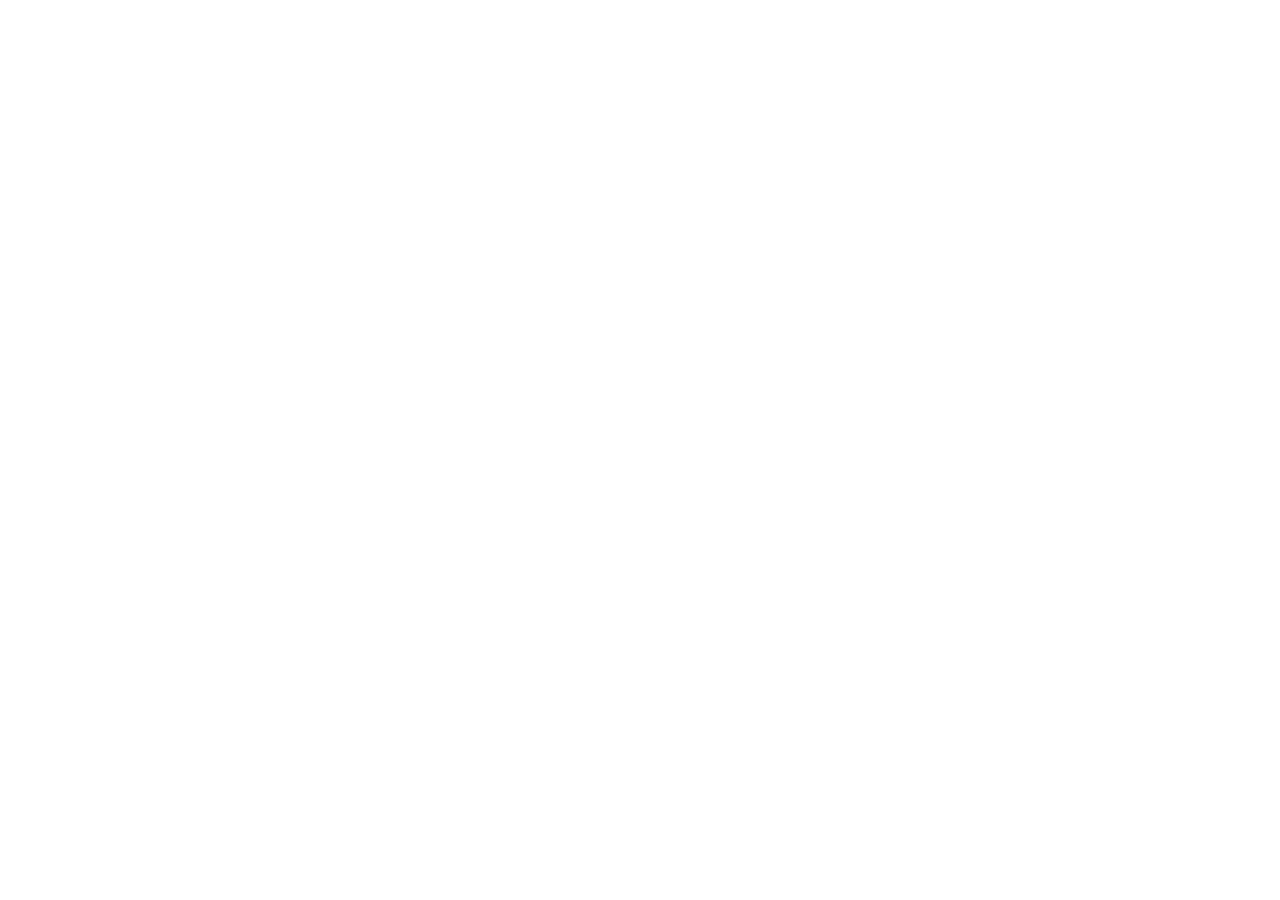
==== docs/index.html @ 65d2e8b7 "Publish an OpenAPI spec and an interactive API reference docs/openapi.yaml is now the source of trut" ====
<!doctype html>
<html lang="en">
  <head>
    <title>run-ledger API reference</title>
    <meta charset="utf-8" />
    <meta name="viewport" content="width=device-width, initial-scale=1" />
    <meta name="description" content="Interactive API reference for run-ledger, generated from docs/openapi.yaml." />
  </head>
  <body>
    <div id="app"></div>
    <script src="https://cdn.jsdelivr.net/npm/@scalar/api-reference"></script>
    <script>
      Scalar.createApiReference('#app', {
        url: './openapi.yaml',
        proxyUrl: 'https://proxy.scalar.com',
      })
    </script>
  </body>
</html>
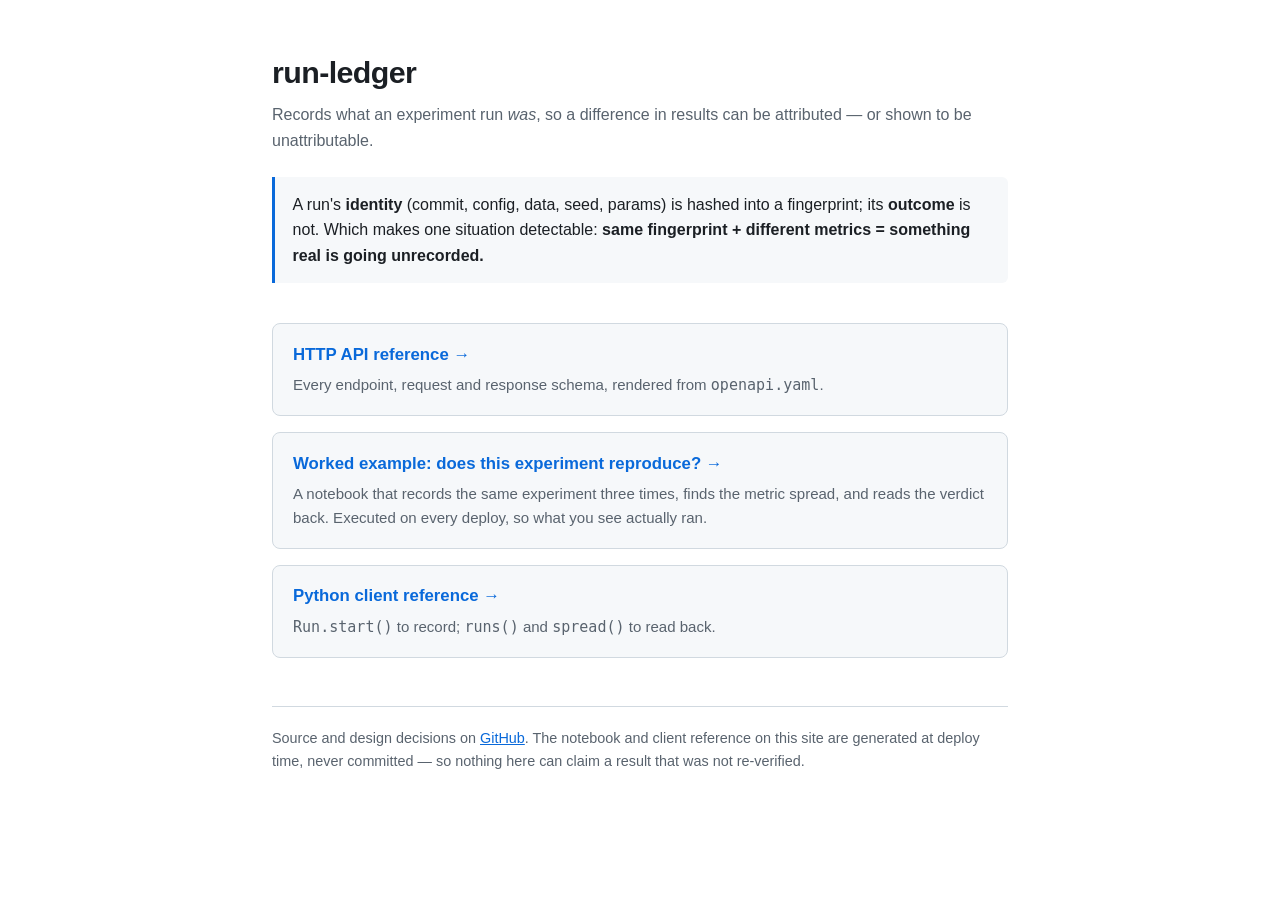
==== commit ee5e9f7e: "docs: a worked notebook, a client reference, and a site that builds them The ledger's central claim " ====
--- a/docs/index.html
+++ b/docs/index.html
@@ -1,19 +1,114 @@
 <!doctype html>
 <html lang="en">
   <head>
-    <title>run-ledger API reference</title>
+    <title>run-ledger documentation</title>
     <meta charset="utf-8" />
     <meta name="viewport" content="width=device-width, initial-scale=1" />
-    <meta name="description" content="Interactive API reference for run-ledger, generated from docs/openapi.yaml." />
+    <meta name="description" content="Documentation for run-ledger: API reference, Python client reference, and a worked reproducibility notebook." />
+    <style>
+      :root {
+        color-scheme: light dark;
+        --bg: #ffffff;
+        --fg: #1b1f24;
+        --muted: #59636e;
+        --border: #d1d9e0;
+        --accent: #0969da;
+        --card: #f6f8fa;
+      }
+      @media (prefers-color-scheme: dark) {
+        :root {
+          --bg: #0d1117;
+          --fg: #e6edf3;
+          --muted: #9198a1;
+          --border: #3d444d;
+          --accent: #4493f8;
+          --card: #151b23;
+        }
+      }
+      * { box-sizing: border-box; }
+      body {
+        margin: 0;
+        padding: 3rem 1.25rem 4rem;
+        background: var(--bg);
+        color: var(--fg);
+        font: 16px/1.6 -apple-system, BlinkMacSystemFont, "Segoe UI", Helvetica, Arial, sans-serif;
+      }
+      main { max-width: 46rem; margin: 0 auto; }
+      h1 { font-size: 1.9rem; margin: 0 0 .35rem; letter-spacing: -.02em; }
+      .tagline { color: var(--muted); margin: 0 0 .5rem; }
+      .thesis {
+        margin: 1.5rem 0 2.5rem;
+        padding: .9rem 1.1rem;
+        border-left: 3px solid var(--accent);
+        background: var(--card);
+        border-radius: 0 6px 6px 0;
+      }
+      .thesis code { font-size: .95em; }
+      ul.cards { list-style: none; padding: 0; margin: 0; display: grid; gap: 1rem; }
+      .cards a.card {
+        display: block;
+        padding: 1.1rem 1.25rem;
+        border: 1px solid var(--border);
+        border-radius: 8px;
+        background: var(--card);
+        text-decoration: none;
+        color: inherit;
+      }
+      .cards a.card:hover { border-color: var(--accent); }
+      .cards h2 { margin: 0 0 .3rem; font-size: 1.05rem; color: var(--accent); }
+      .cards p { margin: 0; color: var(--muted); font-size: .94rem; }
+      footer {
+        margin-top: 3rem; padding-top: 1.25rem;
+        border-top: 1px solid var(--border);
+        color: var(--muted); font-size: .9rem;
+      }
+      footer a { color: var(--accent); }
+    </style>
   </head>
   <body>
-    <div id="app"></div>
-    <script src="https://cdn.jsdelivr.net/npm/@scalar/api-reference"></script>
-    <script>
-      Scalar.createApiReference('#app', {
-        url: './openapi.yaml',
-        proxyUrl: 'https://proxy.scalar.com',
-      })
-    </script>
+    <main>
+      <h1>run-ledger</h1>
+      <p class="tagline">
+        Records what an experiment run <em>was</em>, so a difference in results can be
+        attributed — or shown to be unattributable.
+      </p>
+
+      <p class="thesis">
+        A run's <strong>identity</strong> (commit, config, data, seed, params) is hashed into a
+        fingerprint; its <strong>outcome</strong> is not. Which makes one situation detectable:
+        <strong>same fingerprint + different metrics = something real is going unrecorded.</strong>
+      </p>
+
+      <ul class="cards">
+        <li>
+          <a class="card" href="./api/">
+            <h2>HTTP API reference &rarr;</h2>
+            <p>Every endpoint, request and response schema, rendered from <code>openapi.yaml</code>.</p>
+          </a>
+        </li>
+        <li>
+          <a class="card" href="./reproducibility.html">
+            <h2>Worked example: does this experiment reproduce? &rarr;</h2>
+            <p>
+              A notebook that records the same experiment three times, finds the metric spread,
+              and reads the verdict back. Executed on every deploy, so what you see actually ran.
+            </p>
+          </a>
+        </li>
+        <li>
+          <a class="card" href="./python/">
+            <h2>Python client reference &rarr;</h2>
+            <p><code>Run.start()</code> to record; <code>runs()</code> and <code>spread()</code> to read back.</p>
+          </a>
+        </li>
+      </ul>
+
+      <footer>
+        Source and design decisions on
+        <a href="https://github.com/kornsour/run-ledger">GitHub</a>.
+        The notebook and client reference on this site are generated at deploy time,
+        never committed — so nothing here can claim a result that was not re-verified.
+      </footer>
+    </main>
   </body>
 </html>
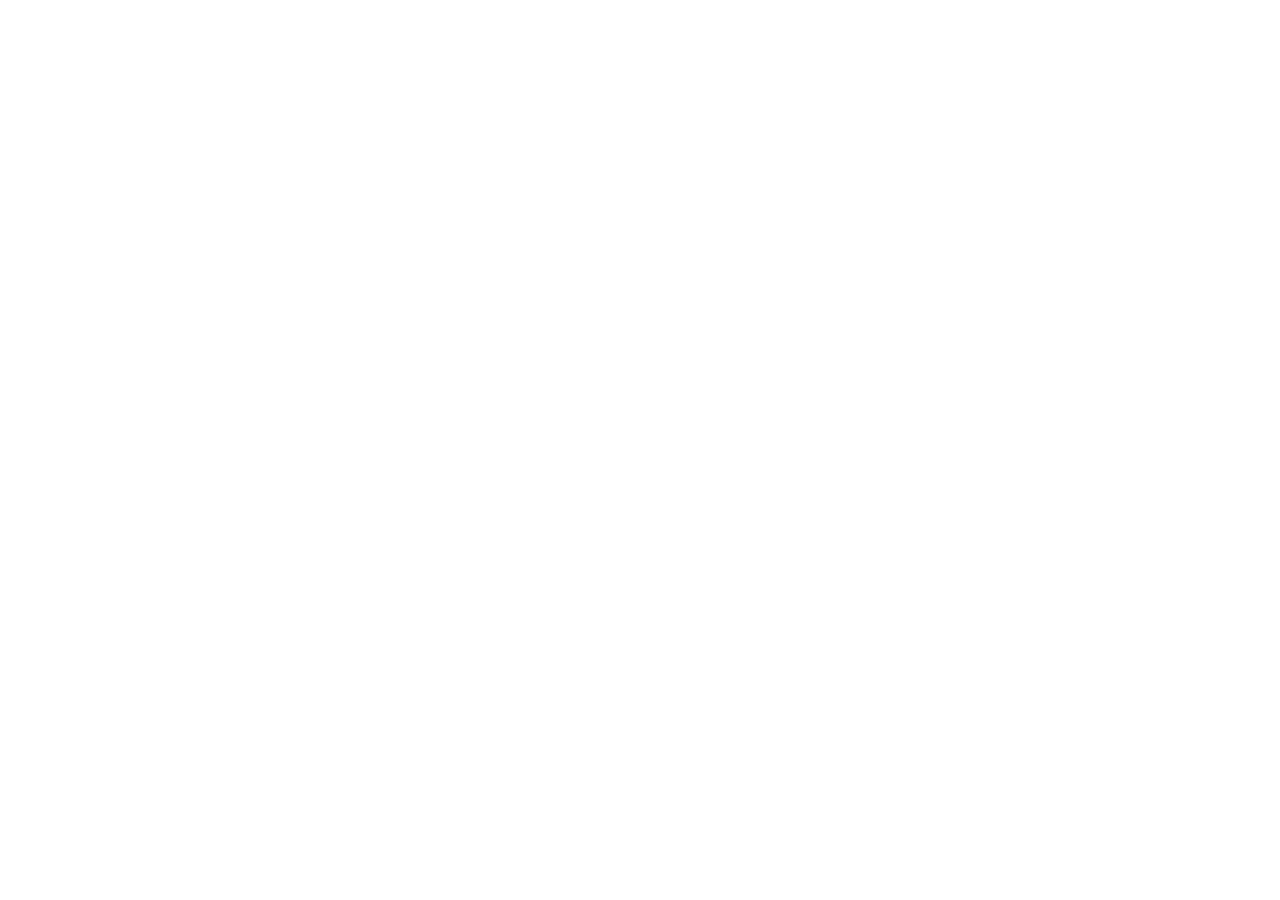
==== commit f9bd8103: "docs: stop routing the API reference's Try-it through a third-party proxy Scalar's Try-it feature wa" ====
--- a/docs/index.html
+++ b/docs/index.html
@@ -1,114 +1,35 @@
 <!doctype html>
 <html lang="en">
   <head>
-    <title>run-ledger documentation</title>
+    <title>run-ledger API reference</title>
     <meta charset="utf-8" />
     <meta name="viewport" content="width=device-width, initial-scale=1" />
-    <meta name="description" content="Documentation for run-ledger: API reference, Python client reference, and a worked reproducibility notebook." />
-    <style>
-      :root {
-        color-scheme: light dark;
-        --bg: #ffffff;
-        --fg: #1b1f24;
-        --muted: #59636e;
-        --border: #d1d9e0;
-        --accent: #0969da;
-        --card: #f6f8fa;
-      }
-      @media (prefers-color-scheme: dark) {
-        :root {
-          --bg: #0d1117;
-          --fg: #e6edf3;
-          --muted: #9198a1;
-          --border: #3d444d;
-          --accent: #4493f8;
-          --card: #151b23;
-        }
-      }
-      * { box-sizing: border-box; }
-      body {
-        margin: 0;
-        padding: 3rem 1.25rem 4rem;
-        background: var(--bg);
-        color: var(--fg);
-        font: 16px/1.6 -apple-system, BlinkMacSystemFont, "Segoe UI", Helvetica, Arial, sans-serif;
-      }
-      main { max-width: 46rem; margin: 0 auto; }
-      h1 { font-size: 1.9rem; margin: 0 0 .35rem; letter-spacing: -.02em; }
-      .tagline { color: var(--muted); margin: 0 0 .5rem; }
-      .thesis {
-        margin: 1.5rem 0 2.5rem;
-        padding: .9rem 1.1rem;
-        border-left: 3px solid var(--accent);
-        background: var(--card);
-        border-radius: 0 6px 6px 0;
-      }
-      .thesis code { font-size: .95em; }
-      ul.cards { list-style: none; padding: 0; margin: 0; display: grid; gap: 1rem; }
-      .cards a.card {
-        display: block;
-        padding: 1.1rem 1.25rem;
-        border: 1px solid var(--border);
-        border-radius: 8px;
-        background: var(--card);
-        text-decoration: none;
-        color: inherit;
-      }
-      .cards a.card:hover { border-color: var(--accent); }
-      .cards h2 { margin: 0 0 .3rem; font-size: 1.05rem; color: var(--accent); }
-      .cards p { margin: 0; color: var(--muted); font-size: .94rem; }
-      footer {
-        margin-top: 3rem; padding-top: 1.25rem;
-        border-top: 1px solid var(--border);
-        color: var(--muted); font-size: .9rem;
-      }
-      footer a { color: var(--accent); }
-    </style>
+    <meta name="description" content="Interactive API reference for run-ledger, generated from docs/openapi.yaml." />
   </head>
   <body>
-    <main>
-      <h1>run-ledger</h1>
-      <p class="tagline">
-        Records what an experiment run <em>was</em>, so a difference in results can be
-        attributed — or shown to be unattributable.
-      </p>
-
-      <p class="thesis">
-        A run's <strong>identity</strong> (commit, config, data, seed, params) is hashed into a
-        fingerprint; its <strong>outcome</strong> is not. Which makes one situation detectable:
-        <strong>same fingerprint + different metrics = something real is going unrecorded.</strong>
-      </p>
-
-      <ul class="cards">
-        <li>
-          <a class="card" href="./api/">
-            <h2>HTTP API reference &rarr;</h2>
-            <p>Every endpoint, request and response schema, rendered from <code>openapi.yaml</code>.</p>
-          </a>
-        </li>
-        <li>
-          <a class="card" href="./reproducibility.html">
-            <h2>Worked example: does this experiment reproduce? &rarr;</h2>
-            <p>
-              A notebook that records the same experiment three times, finds the metric spread,
-              and reads the verdict back. Executed on every deploy, so what you see actually ran.
-            </p>
-          </a>
-        </li>
-        <li>
-          <a class="card" href="./python/">
-            <h2>Python client reference &rarr;</h2>
-            <p><code>Run.start()</code> to record; <code>runs()</code> and <code>spread()</code> to read back.</p>
-          </a>
-        </li>
-      </ul>
-
-      <footer>
-        Source and design decisions on
-        <a href="https://github.com/kornsour/run-ledger">GitHub</a>.
-        The notebook and client reference on this site are generated at deploy time,
-        never committed — so nothing here can claim a result that was not re-verified.
-      </footer>
-    </main>
+    <div id="app"></div>
+    <script src="https://cdn.jsdelivr.net/npm/@scalar/api-reference"></script>
+    <script>
+      // No proxyUrl here, deliberately. This page is published to GitHub
+      // Pages (see README.md) and "Try it" requests target whatever server
+      // the reader points it at -- almost always a self-hosted instance,
+      // often on localhost, which a public proxy can't reach anyway. Routing
+      // through https://proxy.scalar.com would also relay the reader's
+      // Authorization bearer token through that third party, which is worse
+      // than the alternative.
+      //
+      // The trade-off: this page and the ledger it talks to are different
+      // origins, and the server sets no CORS headers, so a browser will
+      // block "Try it" from completing against a real deployment until the
+      // reader either serves this page from the same origin as the API or
+      // the server starts sending Access-Control-Allow-Origin. That's a
+      // deliberate gap, not an oversight -- self-hosting docs.html alongside
+      // the server it describes is the supported path; the hosted GitHub
+      // Pages copy is for reading the reference, not exercising a remote
+      // ledger from a browser.
+      Scalar.createApiReference('#app', {
+        url: './openapi.yaml',
+      })
+    </script>
   </body>
 </html>
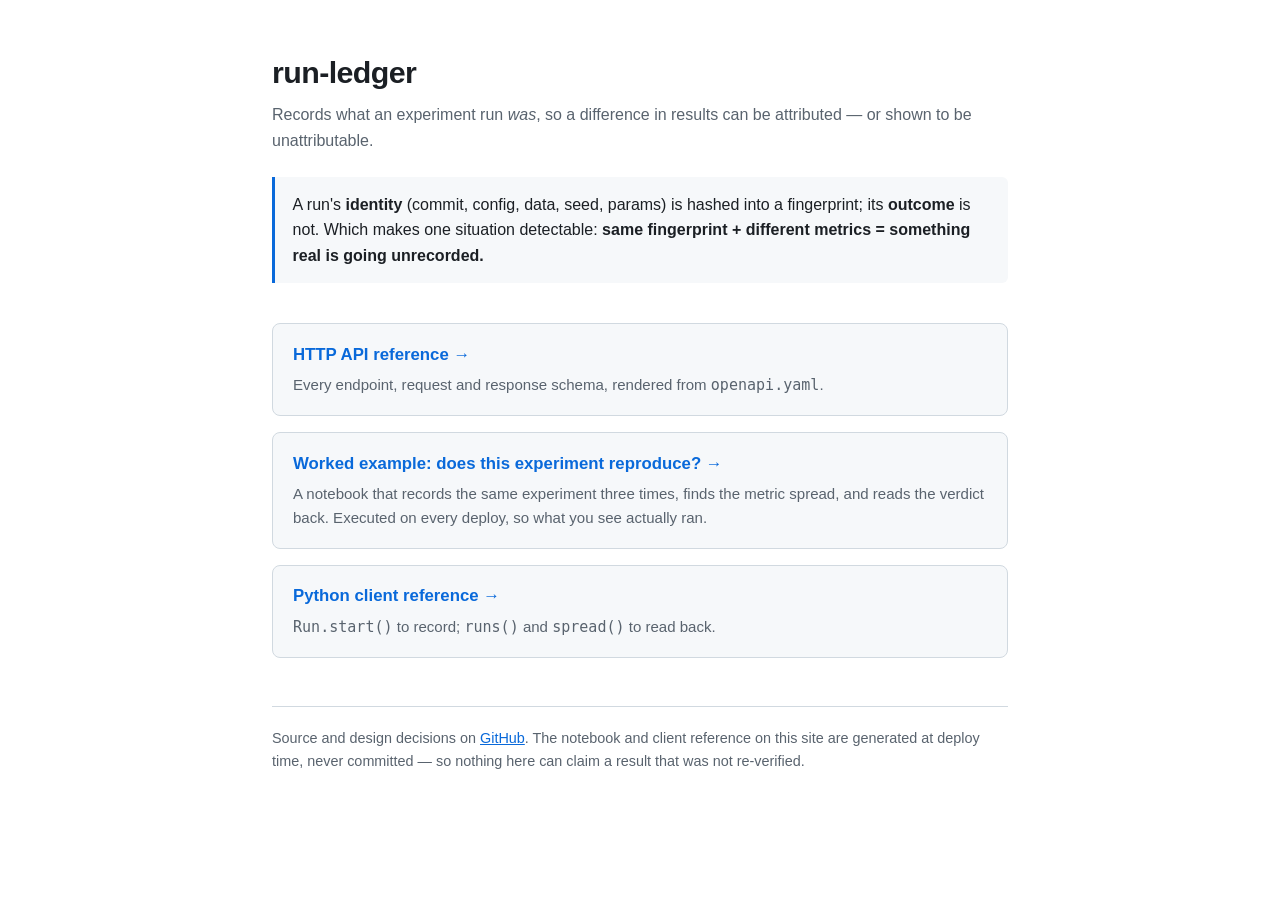
==== commit f6919c32: "Merge origin/main into api-hardening, resolving conflicts main gained a routes() refactor and intern" ====
--- a/docs/index.html
+++ b/docs/index.html
@@ -1,35 +1,114 @@
 <!doctype html>
 <html lang="en">
   <head>
-    <title>run-ledger API reference</title>
+    <title>run-ledger documentation</title>
     <meta charset="utf-8" />
     <meta name="viewport" content="width=device-width, initial-scale=1" />
-    <meta name="description" content="Interactive API reference for run-ledger, generated from docs/openapi.yaml." />
+    <meta name="description" content="Documentation for run-ledger: API reference, Python client reference, and a worked reproducibility notebook." />
+    <style>
+      :root {
+        color-scheme: light dark;
+        --bg: #ffffff;
+        --fg: #1b1f24;
+        --muted: #59636e;
+        --border: #d1d9e0;
+        --accent: #0969da;
+        --card: #f6f8fa;
+      }
+      @media (prefers-color-scheme: dark) {
+        :root {
+          --bg: #0d1117;
+          --fg: #e6edf3;
+          --muted: #9198a1;
+          --border: #3d444d;
+          --accent: #4493f8;
+          --card: #151b23;
+        }
+      }
+      * { box-sizing: border-box; }
+      body {
+        margin: 0;
+        padding: 3rem 1.25rem 4rem;
+        background: var(--bg);
+        color: var(--fg);
+        font: 16px/1.6 -apple-system, BlinkMacSystemFont, "Segoe UI", Helvetica, Arial, sans-serif;
+      }
+      main { max-width: 46rem; margin: 0 auto; }
+      h1 { font-size: 1.9rem; margin: 0 0 .35rem; letter-spacing: -.02em; }
+      .tagline { color: var(--muted); margin: 0 0 .5rem; }
+      .thesis {
+        margin: 1.5rem 0 2.5rem;
+        padding: .9rem 1.1rem;
+        border-left: 3px solid var(--accent);
+        background: var(--card);
+        border-radius: 0 6px 6px 0;
+      }
+      .thesis code { font-size: .95em; }
+      ul.cards { list-style: none; padding: 0; margin: 0; display: grid; gap: 1rem; }
+      .cards a.card {
+        display: block;
+        padding: 1.1rem 1.25rem;
+        border: 1px solid var(--border);
+        border-radius: 8px;
+        background: var(--card);
+        text-decoration: none;
+        color: inherit;
+      }
+      .cards a.card:hover { border-color: var(--accent); }
+      .cards h2 { margin: 0 0 .3rem; font-size: 1.05rem; color: var(--accent); }
+      .cards p { margin: 0; color: var(--muted); font-size: .94rem; }
+      footer {
+        margin-top: 3rem; padding-top: 1.25rem;
+        border-top: 1px solid var(--border);
+        color: var(--muted); font-size: .9rem;
+      }
+      footer a { color: var(--accent); }
+    </style>
   </head>
   <body>
-    <div id="app"></div>
-    <script src="https://cdn.jsdelivr.net/npm/@scalar/api-reference"></script>
-    <script>
-      // No proxyUrl here, deliberately. This page is published to GitHub
-      // Pages (see README.md) and "Try it" requests target whatever server
-      // the reader points it at -- almost always a self-hosted instance,
-      // often on localhost, which a public proxy can't reach anyway. Routing
-      // through https://proxy.scalar.com would also relay the reader's
-      // Authorization bearer token through that third party, which is worse
-      // than the alternative.
-      //
-      // The trade-off: this page and the ledger it talks to are different
-      // origins, and the server sets no CORS headers, so a browser will
-      // block "Try it" from completing against a real deployment until the
-      // reader either serves this page from the same origin as the API or
-      // the server starts sending Access-Control-Allow-Origin. That's a
-      // deliberate gap, not an oversight -- self-hosting docs.html alongside
-      // the server it describes is the supported path; the hosted GitHub
-      // Pages copy is for reading the reference, not exercising a remote
-      // ledger from a browser.
-      Scalar.createApiReference('#app', {
-        url: './openapi.yaml',
-      })
-    </script>
+    <main>
+      <h1>run-ledger</h1>
+      <p class="tagline">
+        Records what an experiment run <em>was</em>, so a difference in results can be
+        attributed — or shown to be unattributable.
+      </p>
+
+      <p class="thesis">
+        A run's <strong>identity</strong> (commit, config, data, seed, params) is hashed into a
+        fingerprint; its <strong>outcome</strong> is not. Which makes one situation detectable:
+        <strong>same fingerprint + different metrics = something real is going unrecorded.</strong>
+      </p>
+
+      <ul class="cards">
+        <li>
+          <a class="card" href="./api/">
+            <h2>HTTP API reference &rarr;</h2>
+            <p>Every endpoint, request and response schema, rendered from <code>openapi.yaml</code>.</p>
+          </a>
+        </li>
+        <li>
+          <a class="card" href="./reproducibility.html">
+            <h2>Worked example: does this experiment reproduce? &rarr;</h2>
+            <p>
+              A notebook that records the same experiment three times, finds the metric spread,
+              and reads the verdict back. Executed on every deploy, so what you see actually ran.
+            </p>
+          </a>
+        </li>
+        <li>
+          <a class="card" href="./python/">
+            <h2>Python client reference &rarr;</h2>
+            <p><code>Run.start()</code> to record; <code>runs()</code> and <code>spread()</code> to read back.</p>
+          </a>
+        </li>
+      </ul>
+
+      <footer>
+        Source and design decisions on
+        <a href="https://github.com/kornsour/run-ledger">GitHub</a>.
+        The notebook and client reference on this site are generated at deploy time,
+        never committed — so nothing here can claim a result that was not re-verified.
+      </footer>
+    </main>
   </body>
 </html>
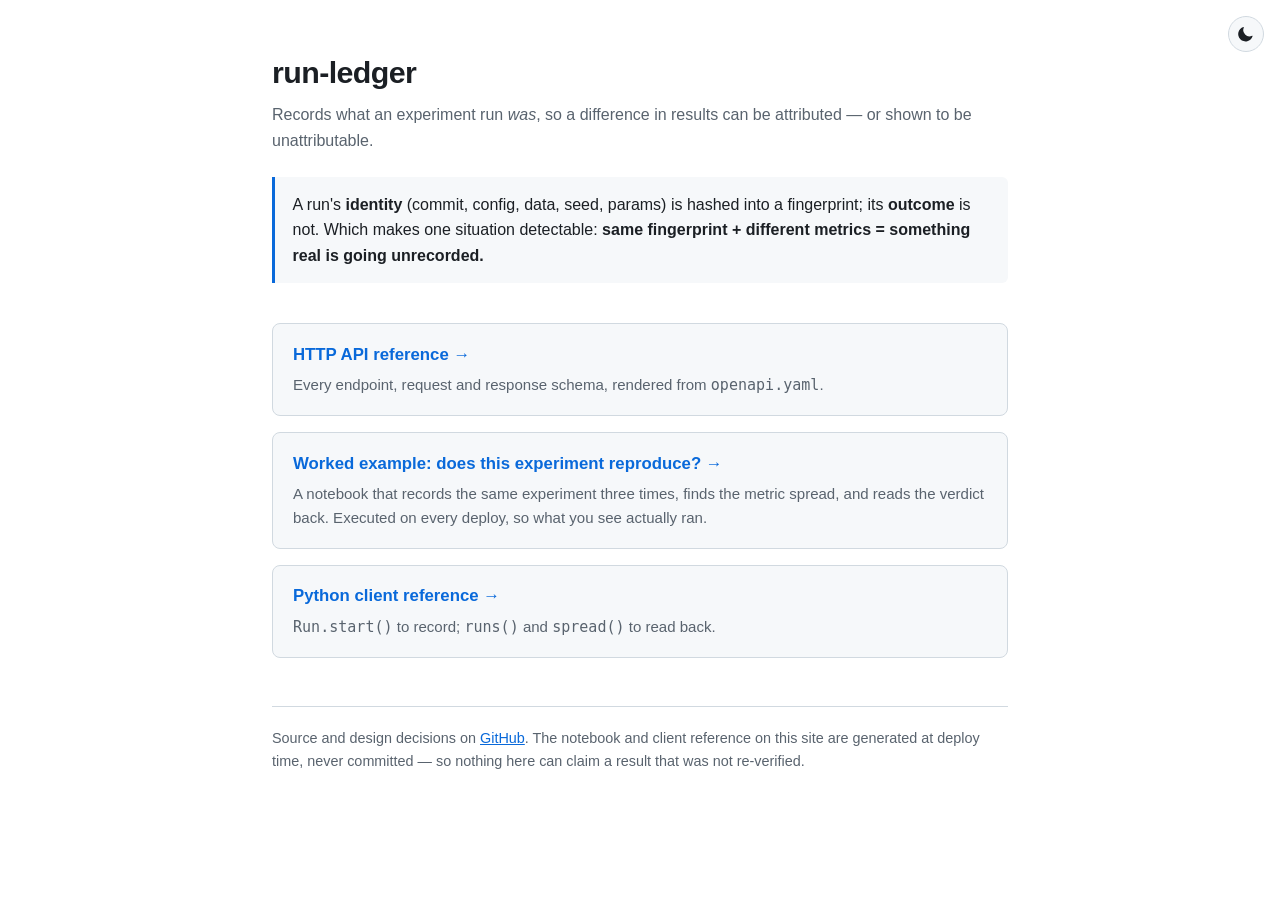
==== commit 3db423a6: "docs: add a site-wide light/dark toggle to the Pages site Every generated surface gets it: the hand-" ====
--- a/docs/index.html
+++ b/docs/index.html
@@ -16,7 +16,7 @@
         --card: #f6f8fa;
       }
       @media (prefers-color-scheme: dark) {
-        :root {
+        :root:not([data-theme="light"]) {
           --bg: #0d1117;
           --fg: #e6edf3;
           --muted: #9198a1;
@@ -24,6 +24,22 @@
           --accent: #4493f8;
           --card: #151b23;
         }
+      }
+      :root[data-theme="dark"] {
+        --bg: #0d1117;
+        --fg: #e6edf3;
+        --muted: #9198a1;
+        --border: #3d444d;
+        --accent: #4493f8;
+        --card: #151b23;
+      }
+      :root[data-theme="light"] {
+        --bg: #ffffff;
+        --fg: #1b1f24;
+        --muted: #59636e;
+        --border: #d1d9e0;
+        --accent: #0969da;
+        --card: #f6f8fa;
       }
       * { box-sizing: border-box; }
       body {
@@ -63,9 +79,80 @@
         color: var(--muted); font-size: .9rem;
       }
       footer a { color: var(--accent); }
+      .theme-toggle {
+        display: none;
+        position: fixed;
+        top: 1rem;
+        right: 1rem;
+        width: 2.25rem;
+        height: 2.25rem;
+        align-items: center;
+        justify-content: center;
+        border: 1px solid var(--border);
+        border-radius: 999px;
+        background: var(--card);
+        color: var(--fg);
+        cursor: pointer;
+      }
+      .js .theme-toggle { display: inline-flex; }
+      .theme-toggle:hover { border-color: var(--accent); }
+      .theme-toggle svg { width: 1.1rem; height: 1.1rem; }
+      .theme-toggle .icon-sun { display: none; }
+      :root[data-theme="dark"] .theme-toggle .icon-sun { display: block; }
+      :root[data-theme="dark"] .theme-toggle .icon-moon { display: none; }
     </style>
+    <script>
+      (function () {
+        document.documentElement.classList.add("js");
+        var KEY = "theme";
+        function systemTheme() {
+          try {
+            return window.matchMedia && window.matchMedia("(prefers-color-scheme: dark)").matches
+              ? "dark"
+              : "light";
+          } catch (e) {
+            return "dark";
+          }
+        }
+        function apply(theme) {
+          document.documentElement.setAttribute("data-theme", theme);
+        }
+        var stored = null;
+        try {
+          stored = localStorage.getItem(KEY);
+        } catch (e) {}
+        apply(stored || systemTheme());
+        if (!stored && window.matchMedia) {
+          try {
+            window.matchMedia("(prefers-color-scheme: dark)").addEventListener("change", function (e) {
+              var current = null;
+              try {
+                current = localStorage.getItem(KEY);
+              } catch (err) {}
+              if (!current) apply(e.matches ? "dark" : "light");
+            });
+          } catch (e) {}
+        }
+        window.__setTheme = function (theme) {
+          try {
+            localStorage.setItem(KEY, theme);
+          } catch (e) {}
+          apply(theme);
+        };
+      })();
+    </script>
   </head>
   <body>
+    <button
+      class="theme-toggle"
+      type="button"
+      aria-label="Toggle dark mode"
+      title="Toggle dark mode"
+      onclick="window.__setTheme(document.documentElement.getAttribute('data-theme') === 'dark' ? 'light' : 'dark')"
+    >
+      <svg class="icon-sun" viewBox="0 0 24 24" fill="none" stroke="currentColor" stroke-width="2" stroke-linecap="round"><circle cx="12" cy="12" r="4"/><path d="M12 2v2M12 20v2M4.93 4.93l1.41 1.41M17.66 17.66l1.41 1.41M2 12h2M20 12h2M4.93 19.07l1.41-1.41M17.66 6.34l1.41-1.41"/></svg>
+      <svg class="icon-moon" viewBox="0 0 24 24" fill="currentColor"><path d="M20.5 14.7A8.5 8.5 0 0 1 9.3 3.5a.5.5 0 0 0-.6-.7A10 10 0 1 0 21.2 15.3a.5.5 0 0 0-.7-.6z"/></svg>
+    </button>
     <main>
       <h1>run-ledger</h1>
       <p class="tagline">
